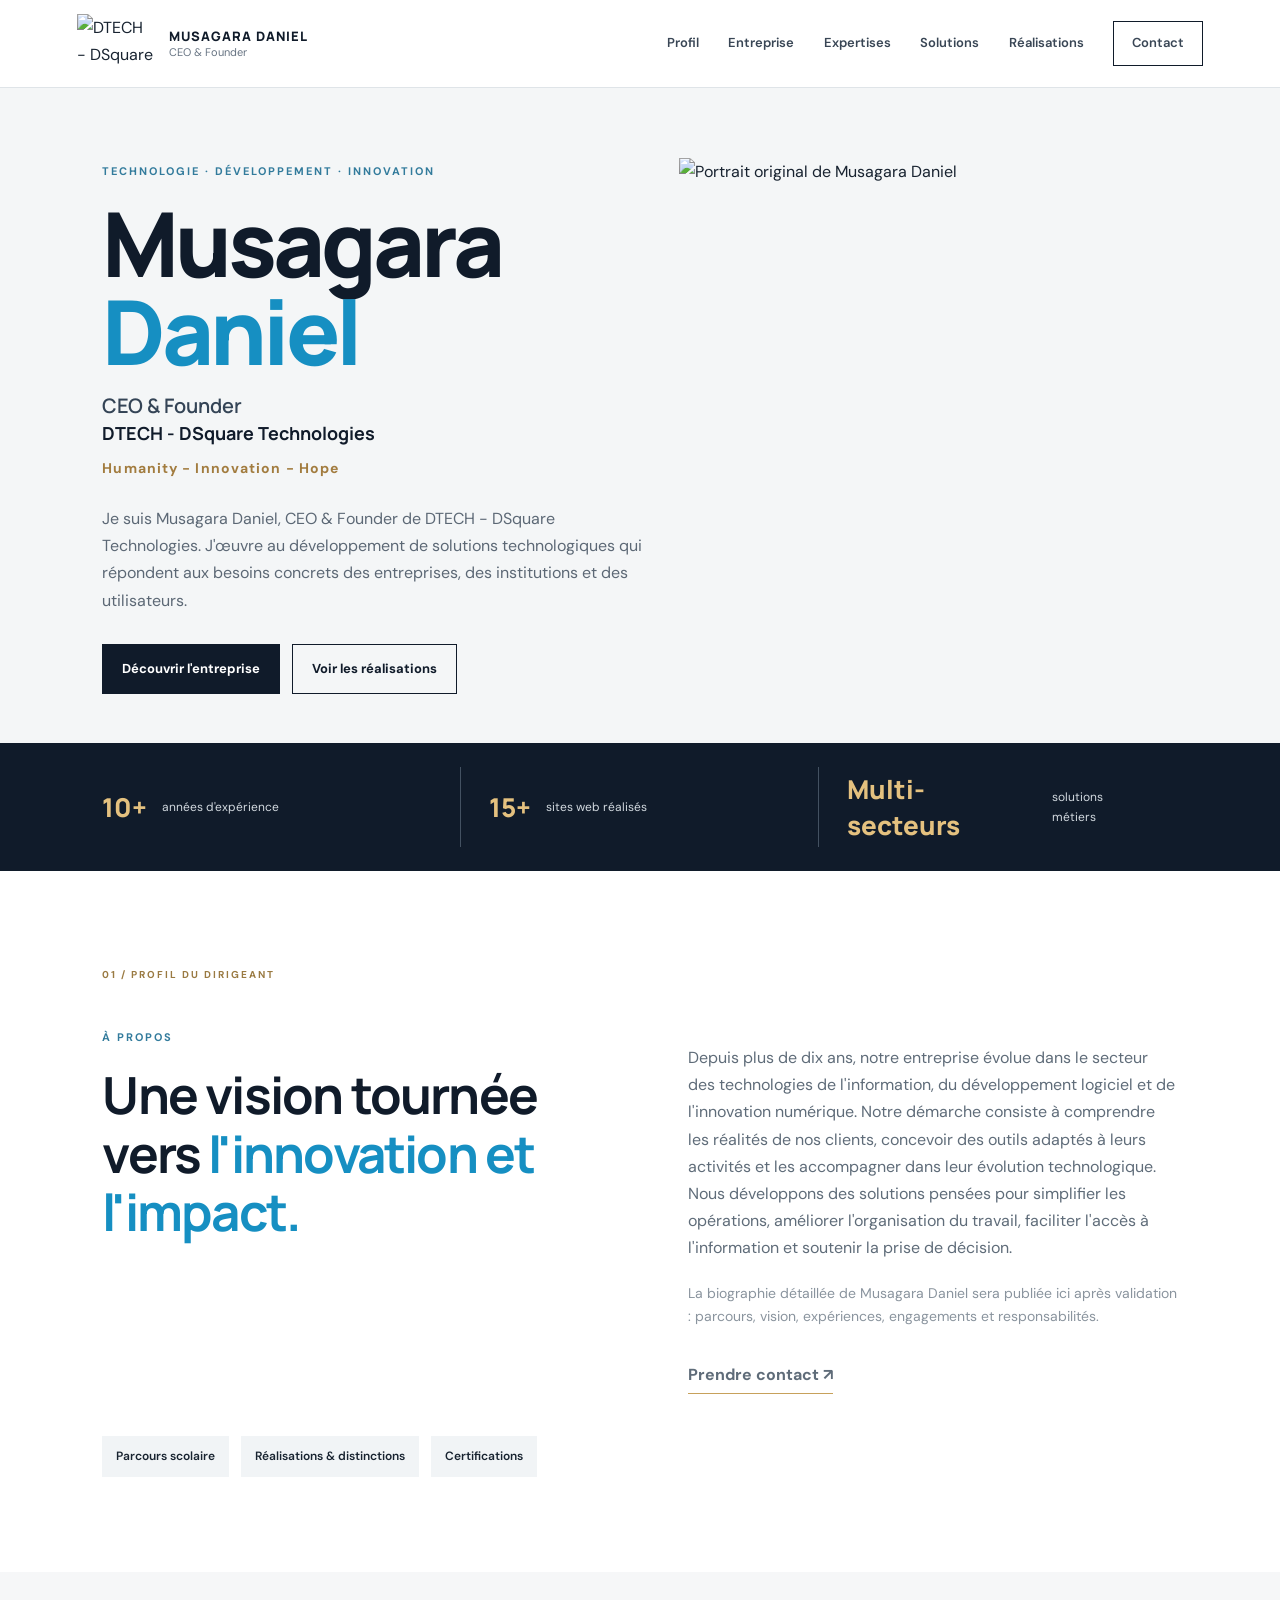
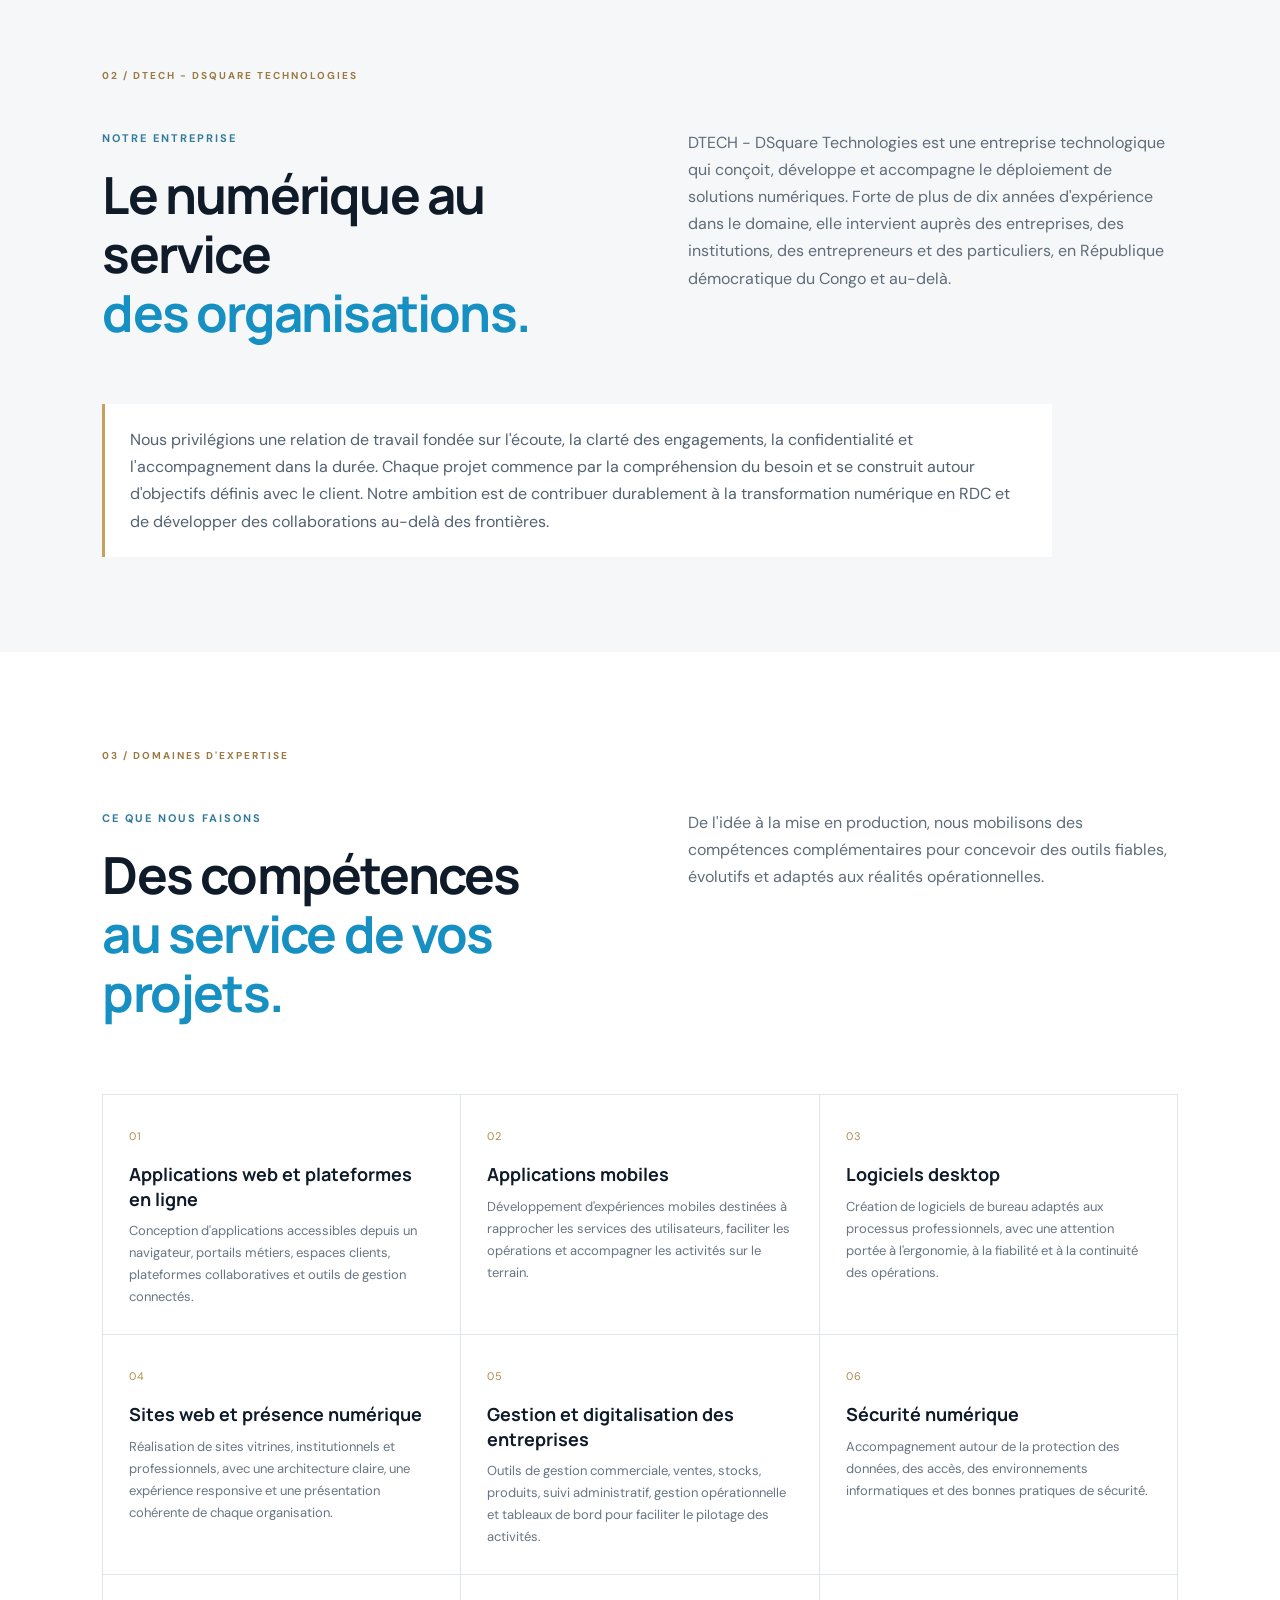
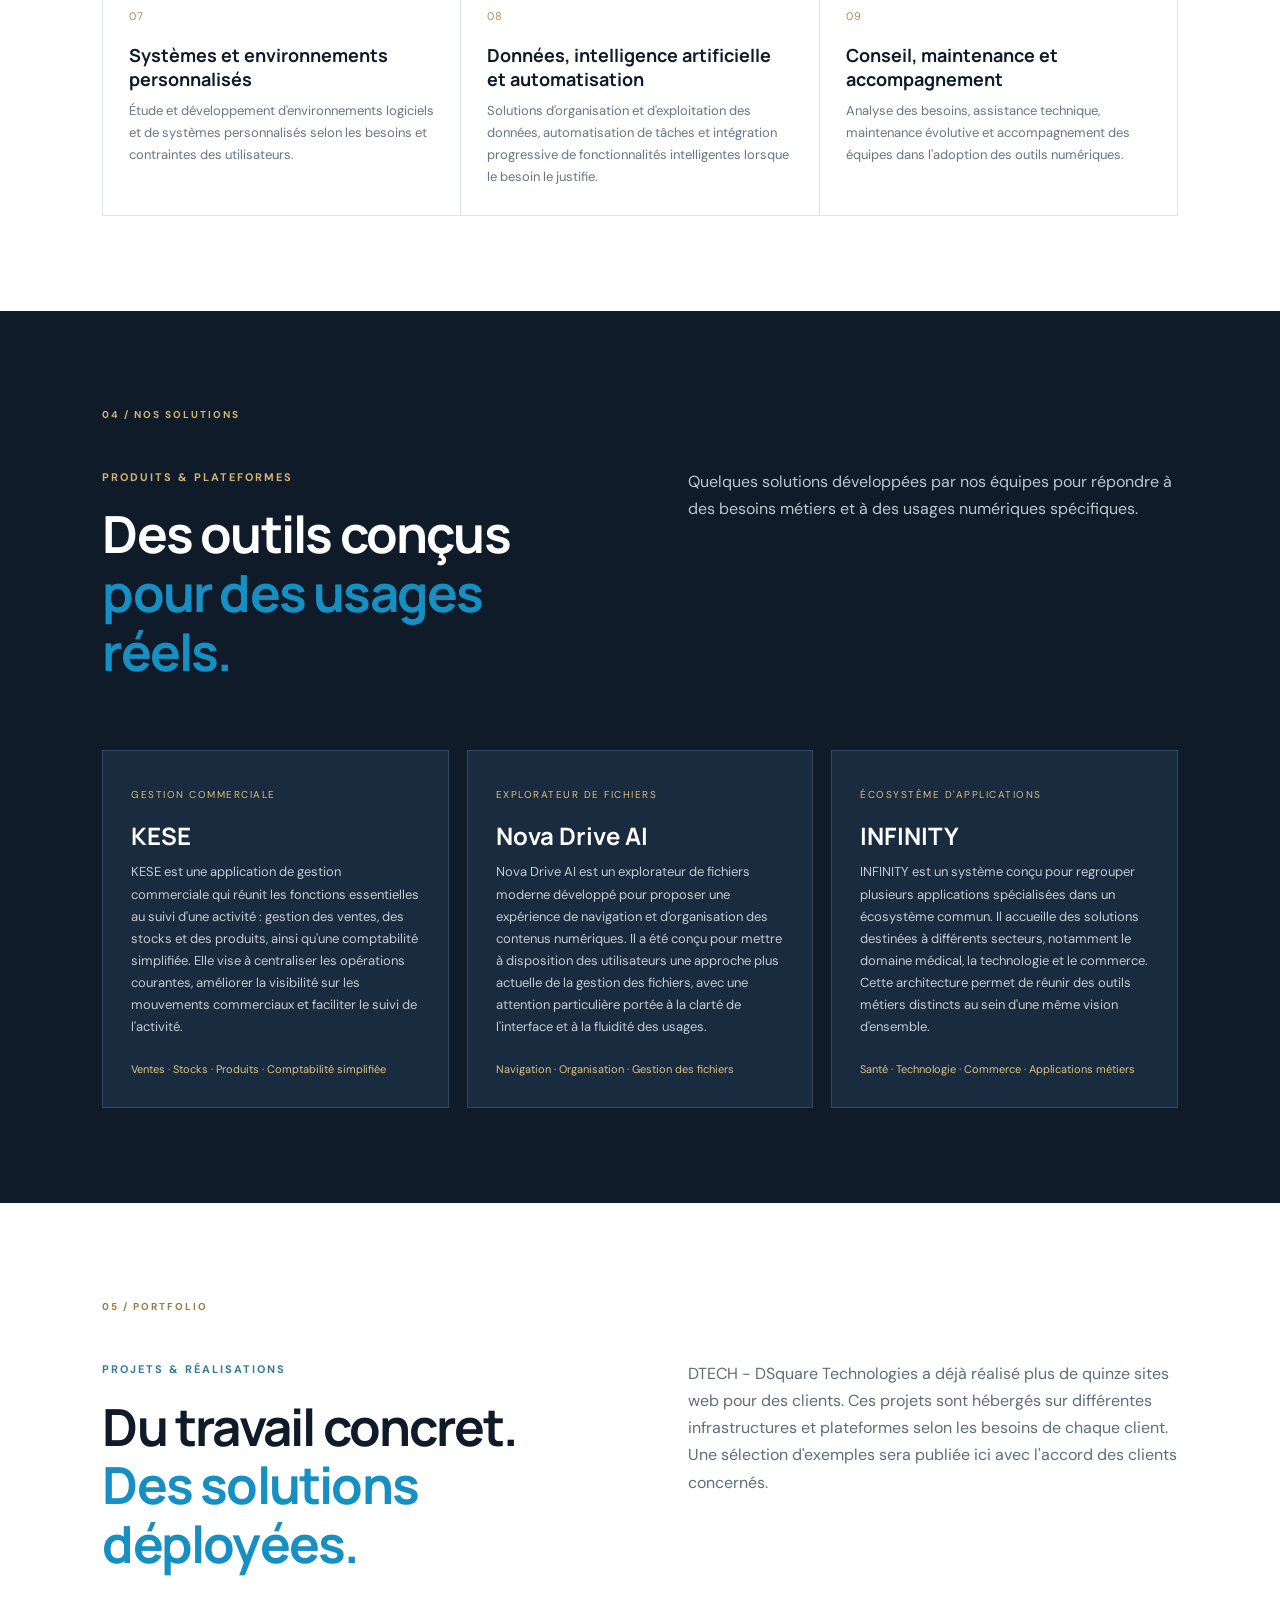
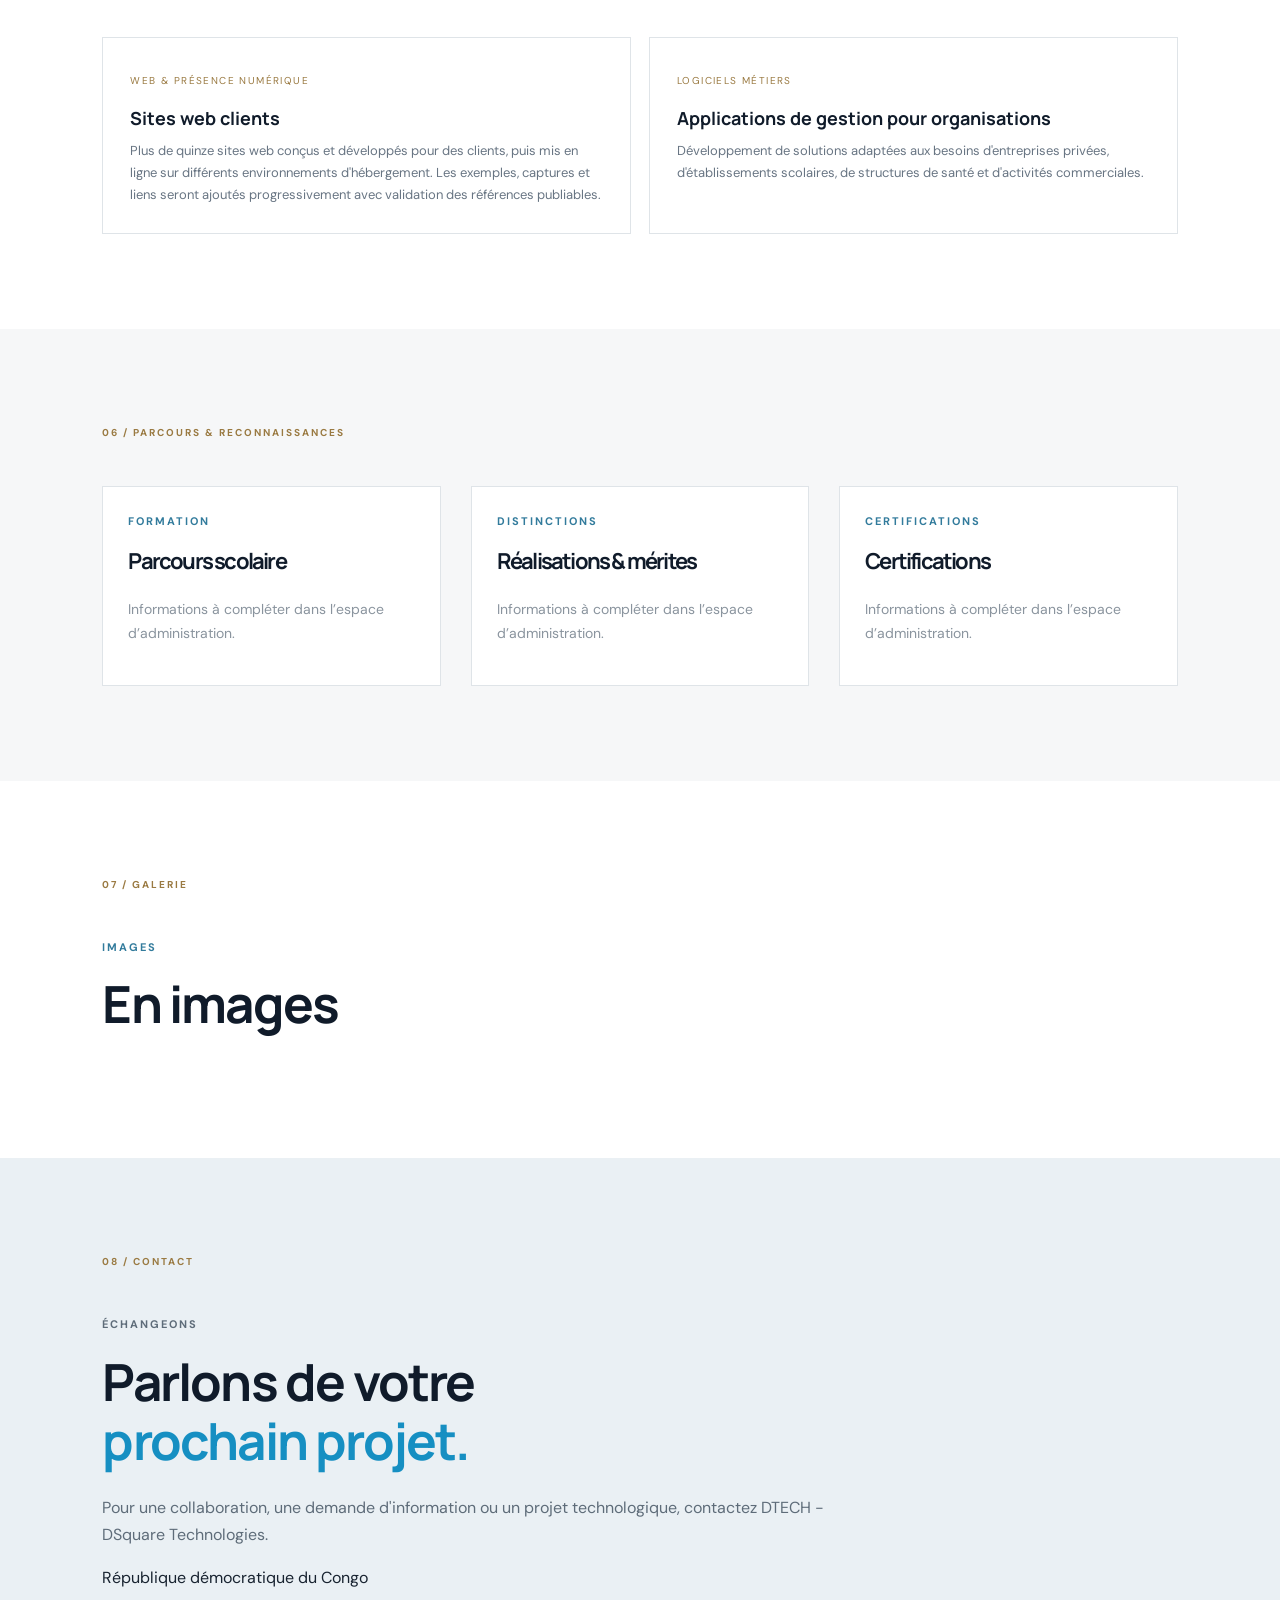
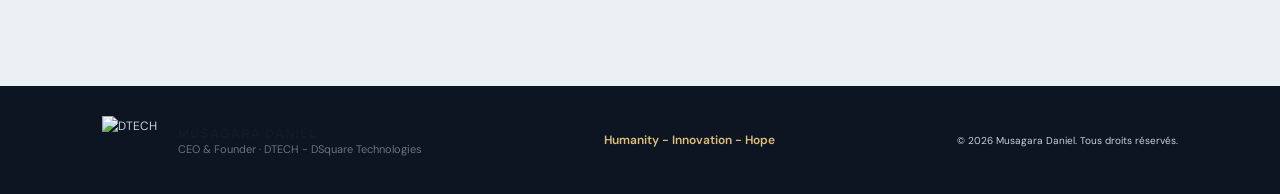
==== index.html @ e7cffb19 "Add files via upload" ====
<!doctype html><html lang="fr"><head><meta charset="utf-8"><meta name="viewport" content="width=device-width,initial-scale=1"><meta name="theme-color" content="#101b2a"><meta name="description" content="Musagara Daniel, CEO & Founder de DTECH - DSquare Technologies. Solutions numériques, logiciels et innovation."><title>Musagara Daniel | DTECH - DSquare Technologies</title><link rel="stylesheet" href="styles.css"></head><body>
<header class="header"><a class="brand" href="#home"><img src="assets/dtech-logo.png" alt="DTECH - DSquare Technologies"><span><b>MUSAGARA DANIEL</b><small>CEO &amp; Founder</small></span></a><button class="menu" aria-label="Ouvrir le menu">☰</button><nav id="nav"><a href="#about">Profil</a><a href="#company">Entreprise</a><a href="#expertise">Expertises</a><a href="#products">Solutions</a><a href="#projects">Réalisations</a><a href="#contact" class="nav-cta">Contact</a></nav></header>
<main><section class="hero" id="home"><div class="hero-copy"><p class="eyebrow">TECHNOLOGIE · DÉVELOPPEMENT · INNOVATION</p><h1>Musagara<br><em>Daniel</em></h1><p class="role">CEO &amp; Founder</p><p class="company-name">DTECH - DSquare Technologies</p><p class="tagline">Humanity - Innovation - Hope</p><p class="lead" id="heroIntro"></p><div class="actions"><a class="btn primary" href="#company">Découvrir l'entreprise</a><a class="btn secondary" href="#projects">Voir les réalisations</a></div></div><div class="portrait-wrap"><img src="assets/portrait-original.jpg" alt="Portrait original de Musagara Daniel" class="portrait"></div></section>
<section class="trustbar"><div><b>10+</b><span>années d'expérience</span></div><div><b>15+</b><span>sites web réalisés</span></div><div><b>Multi-secteurs</b><span>solutions métiers</span></div></section>
<section class="section profile" id="about"><div class="section-label">01 / PROFIL DU DIRIGEANT</div><div class="two-col"><div><p class="eyebrow">À PROPOS</p><h2>Une vision tournée vers <em>l'innovation et l'impact.</em></h2></div><div><p id="aboutText"></p><p class="muted" id="profileBio"></p><a class="inline-link" href="#contact">Prendre contact <span>↗</span></a></div></div><div class="profile-links"><a href="#education">Parcours scolaire</a><a href="#achievements">Réalisations & distinctions</a><a href="#certifications">Certifications</a></div></section>
<section class="section company" id="company"><div class="section-label">02 / DTECH - DSQUARE TECHNOLOGIES</div><div class="company-head"><div><p class="eyebrow">NOTRE ENTREPRISE</p><h2>Le numérique au service<br><em>des organisations.</em></h2></div><p id="companyIntro"></p></div><p class="company-promise" id="reliability"></p></section>
<section class="section expertise" id="expertise"><div class="section-label">03 / DOMAINES D'EXPERTISE</div><div class="section-title"><div><p class="eyebrow">CE QUE NOUS FAISONS</p><h2>Des compétences<br><em>au service de vos projets.</em></h2></div><p id="expertiseIntro"></p></div><div class="expertise-grid" id="expertiseGrid"></div></section>
<section class="section products" id="products"><div class="section-label">04 / NOS SOLUTIONS</div><div class="section-title"><div><p class="eyebrow">PRODUITS & PLATEFORMES</p><h2>Des outils conçus<br><em>pour des usages réels.</em></h2></div><p id="productsIntro"></p></div><div class="product-grid" id="productGrid"></div></section>
<section class="section projects" id="projects"><div class="section-label">05 / PORTFOLIO</div><div class="section-title"><div><p class="eyebrow">PROJETS & RÉALISATIONS</p><h2>Du travail concret.<br><em>Des solutions déployées.</em></h2></div><p id="portfolioIntro"></p></div><div class="project-grid" id="projectGrid"></div></section>
<section class="section credentials"><div class="section-label">06 / PARCOURS & RECONNAISSANCES</div><div class="credential-grid"><div id="education"><p class="eyebrow">FORMATION</p><h2>Parcours scolaire</h2><div class="entries"></div></div><div id="achievements"><p class="eyebrow">DISTINCTIONS</p><h2>Réalisations & mérites</h2><div class="entries"></div></div><div id="certifications"><p class="eyebrow">CERTIFICATIONS</p><h2>Certifications</h2><div class="entries"></div></div></div></section>
<section class="section gallery" id="gallery"><div class="section-label">07 / GALERIE</div><p class="eyebrow">IMAGES</p><h2>En images</h2><div id="galleryGrid" class="gallery-grid"></div></section>
<section class="section contact" id="contact"><div class="section-label">08 / CONTACT</div><div><p class="eyebrow">ÉCHANGEONS</p><h2>Parlons de votre<br><em>prochain projet.</em></h2><p>Pour une collaboration, une demande d'information ou un projet technologique, contactez DTECH - DSquare Technologies.</p><div id="contactDetails"></div></div></section></main>
<footer><div class="footer-brand"><img src="assets/dtech-logo.png" alt="DTECH"><span><b>MUSAGARA DANIEL</b><small>CEO &amp; Founder · DTECH - DSquare Technologies</small></span></div><p>Humanity - Innovation - Hope</p><small>© <span id="year"></span> Musagara Daniel. Tous droits réservés.</small></footer><script src="site.js"></script></body></html>
---- styles.css ----
@import url('https://fonts.googleapis.com/css2?family=DM+Sans:wght@400;500;600;700&family=Manrope:wght@400;500;600;700;800&display=swap');:root{--ink:#101b2a;--navy:#17283b;--blue:#168fc2;--gold:#c7a15b;--paper:#f6f7f8;--muted:#667382;--line:#dfe4e8}*{box-sizing:border-box}html{scroll-behavior:smooth}body{margin:0;color:#182330;background:#fff;font:16px/1.7 'DM Sans',sans-serif}a{color:inherit;text-decoration:none}.header{height:88px;padding:0 clamp(20px,6vw,92px);display:flex;align-items:center;justify-content:space-between;background:#fff;border-bottom:1px solid var(--line);position:sticky;top:0;z-index:20}.brand,.footer-brand{display:flex;align-items:center;gap:14px}.brand img{width:78px;height:60px;object-fit:contain}.brand span,.footer-brand span{display:grid;line-height:1.35}.brand b,.footer-brand b{font:800 13px Manrope;letter-spacing:1px;color:var(--ink)}.brand small,.footer-brand small{font-size:11px;color:var(--muted)}nav{display:flex;align-items:center;gap:clamp(14px,2.3vw,34px);font-size:13px;font-weight:600;color:#394655}nav a:hover{color:var(--blue)}.nav-cta{padding:10px 18px;border:1px solid var(--ink)}.menu{display:none;border:0;background:none;font-size:26px}.hero{min-height:630px;padding:70px clamp(24px,8vw,125px) 45px;background:#f4f6f7;display:grid;grid-template-columns:1.05fr .95fr;align-items:center;gap:25px;overflow:hidden}.hero-copy{max-width:650px}.eyebrow{font-size:11px;letter-spacing:2px;font-weight:700;color:#327b9c;margin:0 0 18px}.hero h1{font:800 clamp(54px,7vw,92px)/.98 Manrope;letter-spacing:-4px;color:var(--ink);margin:0 0 18px}.hero h1 em{font-style:normal;color:var(--blue)}.role{font:600 20px Manrope;margin:0;color:#344456}.company-name{font:700 18px Manrope;color:var(--ink);margin:2px 0}.tagline{font-size:14px;letter-spacing:1.1px;color:#a27c3f;font-weight:700;margin:12px 0 24px}.lead{max-width:570px;color:#5c6875;font-size:16px}.actions{display:flex;gap:12px;flex-wrap:wrap;margin-top:30px}.btn{display:inline-flex;padding:13px 19px;font-size:13px;font-weight:700;border:1px solid var(--ink)}.primary{background:var(--ink);color:white}.secondary{background:transparent;color:var(--ink)}.portrait-wrap{height:540px;display:flex;align-items:end;justify-content:center;overflow:hidden}.portrait{width:100%;height:100%;object-fit:contain;object-position:center bottom}.trustbar{display:grid;grid-template-columns:repeat(3,1fr);padding:24px clamp(24px,8vw,125px);background:var(--ink);color:#fff}.trustbar div{display:flex;align-items:center;gap:15px;padding:4px 28px;border-right:1px solid #435161}.trustbar div:first-child{padding-left:0}.trustbar div:last-child{border:0}.trustbar b{font:800 26px Manrope;color:#e4c17f}.trustbar span{font-size:12px;color:#d2d9df}.section{padding:95px clamp(24px,8vw,125px)}.section-label{font-size:10px;letter-spacing:2px;font-weight:700;color:#9a7a42;margin-bottom:45px}.two-col,.company-head,.section-title{display:grid;grid-template-columns:1fr 1fr;gap:9%;align-items:start}.section h2{font:700 clamp(34px,4vw,52px)/1.15 Manrope;letter-spacing:-1.8px;color:var(--ink);margin:0 0 24px}.section h2 em{font-style:normal;color:var(--blue)}.two-col>div:nth-child(2),.company-head>p,.section-title>p{color:#5f6c79;margin:0}.muted{color:#8a949e;font-size:14px;margin-top:20px}.inline-link{display:inline-block;margin-top:18px;font-weight:700;border-bottom:1px solid var(--gold);padding-bottom:5px}.profile-links{display:flex;gap:12px;flex-wrap:wrap;margin-top:42px}.profile-links a{padding:10px 14px;background:#f1f4f6;font-size:12px;font-weight:600}.company{background:#f6f7f8}.company-promise{margin:38px 0 0;padding:22px 25px;border-left:3px solid var(--gold);background:#fff;color:#536170;max-width:950px}.expertise-grid{display:grid;grid-template-columns:repeat(3,1fr);gap:1px;background:var(--line);border:1px solid var(--line);margin-top:48px}.expertise-card{background:#fff;padding:26px;min-height:190px}.expertise-card .num{font-size:11px;color:#b18b4d;letter-spacing:1px}.expertise-card h3,.product-card h3,.project-card h3{font:700 18px Manrope;color:var(--ink);line-height:1.35;margin:14px 0 9px}.expertise-card p,.product-card p,.project-card p{font-size:13px;color:#687583;margin:0}.products{background:#101b2a;color:white}.products .section-label,.products .eyebrow{color:#d2b474}.products h2{color:white}.products .section-title>p{color:#bdc7d0}.product-grid{display:grid;grid-template-columns:repeat(3,1fr);gap:18px;margin-top:45px}.product-card{padding:28px;background:#192b3e;border:1px solid #34485c;min-height:285px}.product-card .category{font-size:10px;letter-spacing:1.5px;color:#e0bd79;text-transform:uppercase}.product-card h3{color:#fff;font-size:24px}.product-card p{color:#c2ccd5}.features{font-size:11px;color:#e2c17e;margin-top:22px}.project-grid{display:grid;grid-template-columns:repeat(2,1fr);gap:18px;margin-top:40px}.project-card{border:1px solid var(--line);padding:27px;background:#fff}.project-card .category{font-size:10px;letter-spacing:1.4px;color:#9a7a42;text-transform:uppercase}.credentials{background:#f6f7f8}.credential-grid{display:grid;grid-template-columns:repeat(3,1fr);gap:30px}.credential-grid>div{padding:25px;background:#fff;border:1px solid var(--line)}.credential-grid h2{font-size:22px}.entry{border-top:1px solid var(--line);padding:13px 0;font-size:13px;color:#5c6875}.entry b{display:block;color:var(--ink)}.gallery-grid{display:grid;grid-template-columns:repeat(4,1fr);gap:12px;margin-top:30px}.gallery-grid img{width:100%;aspect-ratio:4/3;object-fit:cover;background:#edf0f2}.contact{background:#eaf0f4}.contact>div:last-child{max-width:760px}.contact p{color:#5e6c79}.contact-details{display:flex;gap:22px;flex-wrap:wrap;margin-top:25px;font-weight:600}.contact-details a{color:#236f92}footer{padding:30px clamp(24px,8vw,125px);display:flex;align-items:center;justify-content:space-between;gap:20px;background:#0c1521;color:#c8d0d8;font-size:12px}footer img{width:62px;height:48px;object-fit:contain}footer p{color:#dfbd7a;font-weight:600}footer small{font-size:10px}@media(max-width:900px){.header{height:76px}.menu{display:block}nav{display:none;position:absolute;top:76px;left:0;right:0;padding:20px 24px;background:white;border-bottom:1px solid var(--line);flex-direction:column;align-items:flex-start}nav.open{display:flex}.hero{grid-template-columns:1fr .8fr;padding-top:50px;min-height:540px}.portrait-wrap{height:430px}.expertise-grid{grid-template-columns:repeat(2,1fr)}.product-grid{grid-template-columns:1fr 1fr}.credential-grid{grid-template-columns:1fr 1fr}}@media(max-width:620px){.brand img{width:57px;height:48px}.brand b{font-size:11px}.brand small{font-size:10px}.hero{display:flex;flex-direction:column;align-items:stretch;padding:55px 22px 0;gap:0}.hero h1{font-size:60px;letter-spacing:-2px}.hero-copy{position:relative;z-index:1}.lead{font-size:14px}.portrait-wrap{height:360px;margin-top:10px}.portrait{object-position:center bottom}.trustbar{grid-template-columns:1fr;padding:12px 24px}.trustbar div,.trustbar div:first-child{border-right:0;border-bottom:1px solid #435161;padding:12px 0}.trustbar div:last-child{border:0}.section{padding:65px 23px}.section-label{margin-bottom:30px}.two-col,.company-head,.section-title{grid-template-columns:1fr;gap:20px}.section h2{font-size:36px}.expertise-grid,.product-grid,.project-grid,.credential-grid{grid-template-columns:1fr}.expertise-card{min-height:auto}.gallery-grid{grid-template-columns:repeat(2,1fr)}footer{flex-direction:column;align-items:flex-start}footer p{margin:0}}
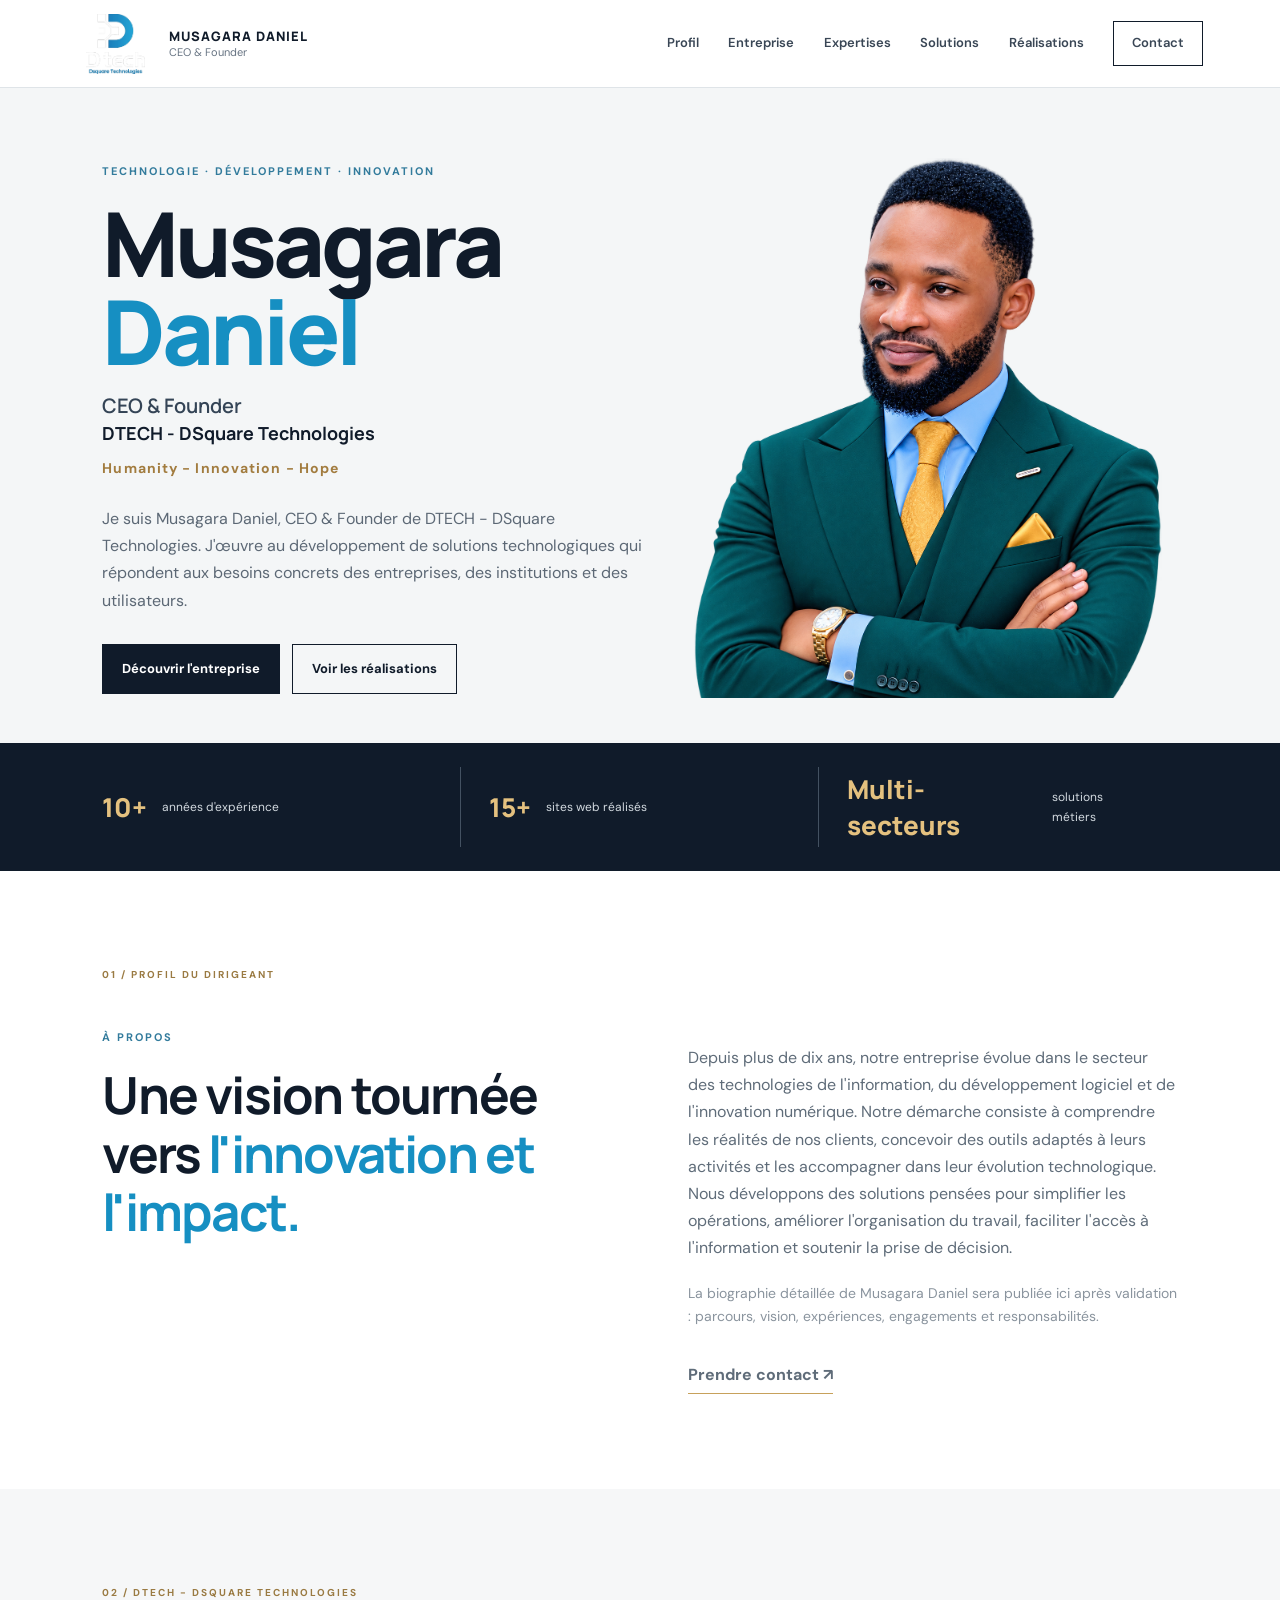
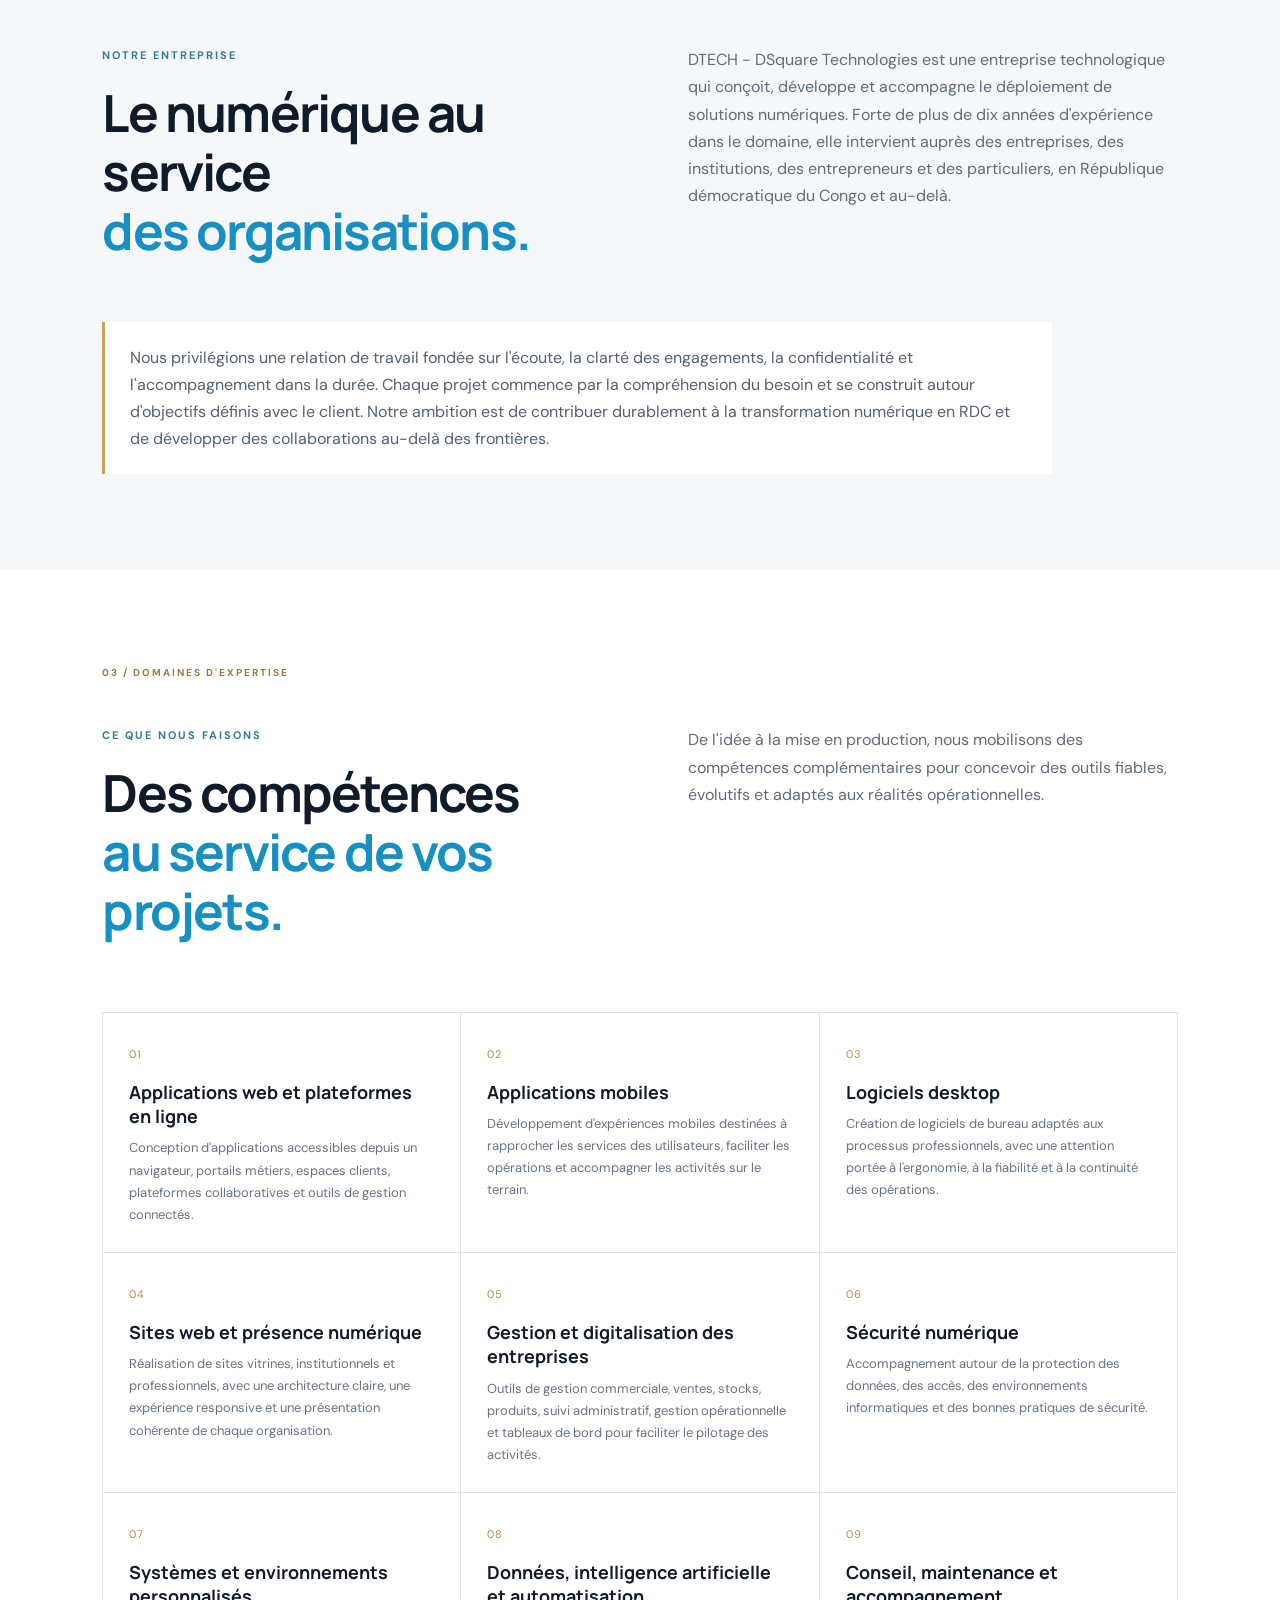
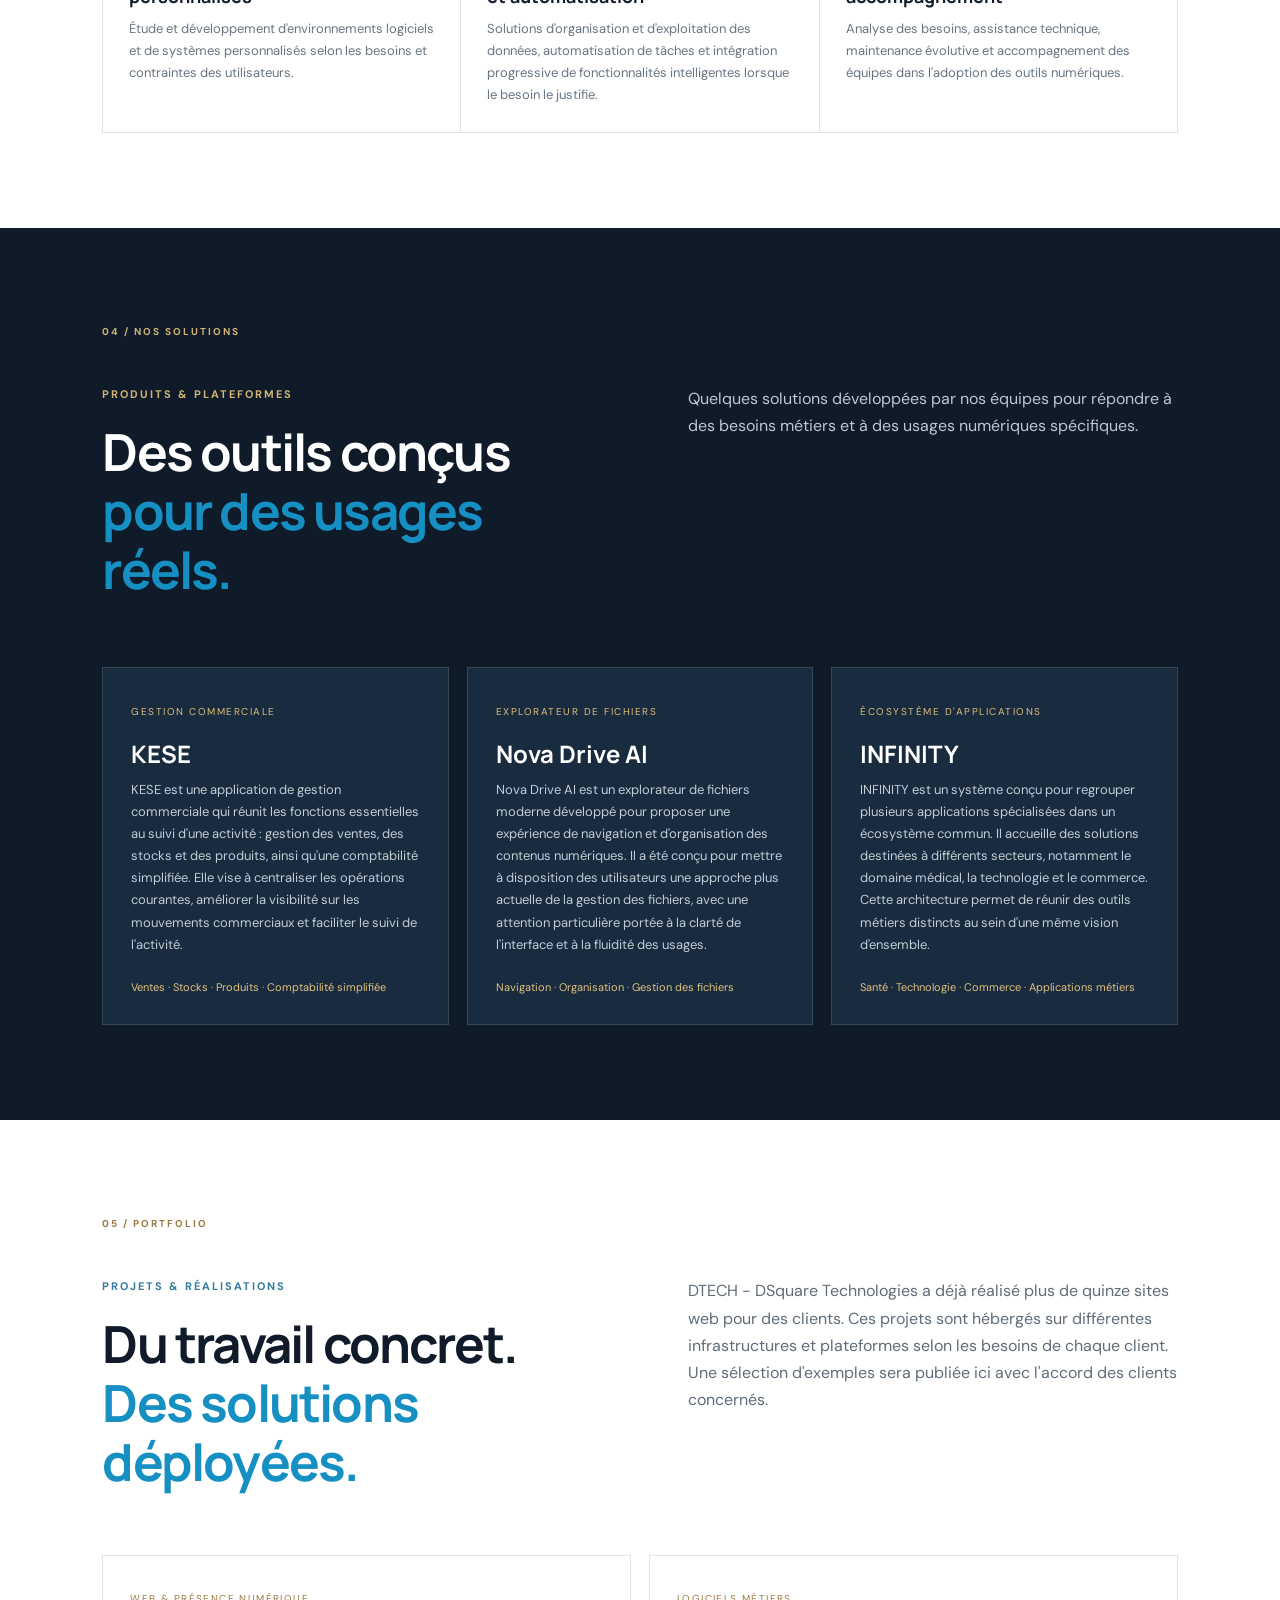
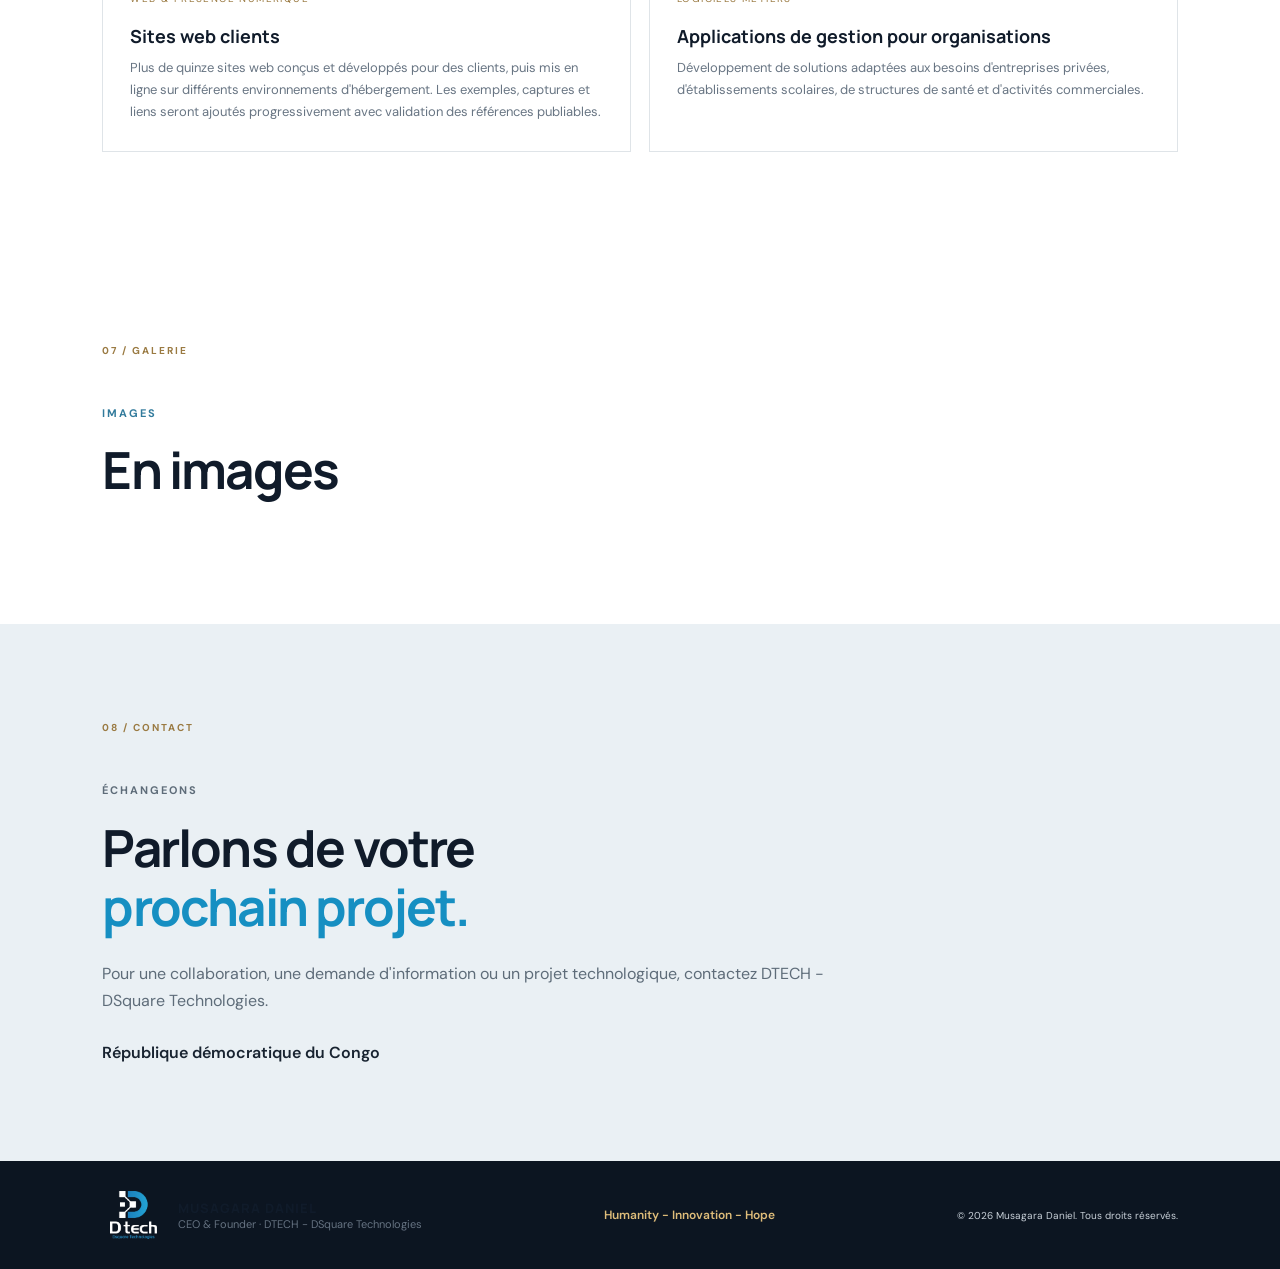
==== commit 83ec299c: "Add files via upload" ====
--- a/index.html
+++ b/index.html
@@ -2,12 +2,12 @@
 <header class="header"><a class="brand" href="#home"><img src="assets/dtech-logo.png" alt="DTECH - DSquare Technologies"><span><b>MUSAGARA DANIEL</b><small>CEO &amp; Founder</small></span></a><button class="menu" aria-label="Ouvrir le menu">☰</button><nav id="nav"><a href="#about">Profil</a><a href="#company">Entreprise</a><a href="#expertise">Expertises</a><a href="#products">Solutions</a><a href="#projects">Réalisations</a><a href="#contact" class="nav-cta">Contact</a></nav></header>
 <main><section class="hero" id="home"><div class="hero-copy"><p class="eyebrow">TECHNOLOGIE · DÉVELOPPEMENT · INNOVATION</p><h1>Musagara<br><em>Daniel</em></h1><p class="role">CEO &amp; Founder</p><p class="company-name">DTECH - DSquare Technologies</p><p class="tagline">Humanity - Innovation - Hope</p><p class="lead" id="heroIntro"></p><div class="actions"><a class="btn primary" href="#company">Découvrir l'entreprise</a><a class="btn secondary" href="#projects">Voir les réalisations</a></div></div><div class="portrait-wrap"><img src="assets/portrait-original.jpg" alt="Portrait original de Musagara Daniel" class="portrait"></div></section>
 <section class="trustbar"><div><b>10+</b><span>années d'expérience</span></div><div><b>15+</b><span>sites web réalisés</span></div><div><b>Multi-secteurs</b><span>solutions métiers</span></div></section>
-<section class="section profile" id="about"><div class="section-label">01 / PROFIL DU DIRIGEANT</div><div class="two-col"><div><p class="eyebrow">À PROPOS</p><h2>Une vision tournée vers <em>l'innovation et l'impact.</em></h2></div><div><p id="aboutText"></p><p class="muted" id="profileBio"></p><a class="inline-link" href="#contact">Prendre contact <span>↗</span></a></div></div><div class="profile-links"><a href="#education">Parcours scolaire</a><a href="#achievements">Réalisations & distinctions</a><a href="#certifications">Certifications</a></div></section>
+<section class="section profile" id="about"><div class="section-label">01 / PROFIL DU DIRIGEANT</div><div class="two-col"><div><p class="eyebrow">À PROPOS</p><h2>Une vision tournée vers <em>l'innovation et l'impact.</em></h2></div><div><p id="aboutText"></p><p class="muted" id="profileBio"></p><a class="inline-link" href="#contact">Prendre contact <span>↗</span></a></div></div></section>
 <section class="section company" id="company"><div class="section-label">02 / DTECH - DSQUARE TECHNOLOGIES</div><div class="company-head"><div><p class="eyebrow">NOTRE ENTREPRISE</p><h2>Le numérique au service<br><em>des organisations.</em></h2></div><p id="companyIntro"></p></div><p class="company-promise" id="reliability"></p></section>
 <section class="section expertise" id="expertise"><div class="section-label">03 / DOMAINES D'EXPERTISE</div><div class="section-title"><div><p class="eyebrow">CE QUE NOUS FAISONS</p><h2>Des compétences<br><em>au service de vos projets.</em></h2></div><p id="expertiseIntro"></p></div><div class="expertise-grid" id="expertiseGrid"></div></section>
 <section class="section products" id="products"><div class="section-label">04 / NOS SOLUTIONS</div><div class="section-title"><div><p class="eyebrow">PRODUITS & PLATEFORMES</p><h2>Des outils conçus<br><em>pour des usages réels.</em></h2></div><p id="productsIntro"></p></div><div class="product-grid" id="productGrid"></div></section>
 <section class="section projects" id="projects"><div class="section-label">05 / PORTFOLIO</div><div class="section-title"><div><p class="eyebrow">PROJETS & RÉALISATIONS</p><h2>Du travail concret.<br><em>Des solutions déployées.</em></h2></div><p id="portfolioIntro"></p></div><div class="project-grid" id="projectGrid"></div></section>
-<section class="section credentials"><div class="section-label">06 / PARCOURS & RECONNAISSANCES</div><div class="credential-grid"><div id="education"><p class="eyebrow">FORMATION</p><h2>Parcours scolaire</h2><div class="entries"></div></div><div id="achievements"><p class="eyebrow">DISTINCTIONS</p><h2>Réalisations & mérites</h2><div class="entries"></div></div><div id="certifications"><p class="eyebrow">CERTIFICATIONS</p><h2>Certifications</h2><div class="entries"></div></div></div></section>
+
 <section class="section gallery" id="gallery"><div class="section-label">07 / GALERIE</div><p class="eyebrow">IMAGES</p><h2>En images</h2><div id="galleryGrid" class="gallery-grid"></div></section>
 <section class="section contact" id="contact"><div class="section-label">08 / CONTACT</div><div><p class="eyebrow">ÉCHANGEONS</p><h2>Parlons de votre<br><em>prochain projet.</em></h2><p>Pour une collaboration, une demande d'information ou un projet technologique, contactez DTECH - DSquare Technologies.</p><div id="contactDetails"></div></div></section></main>
 <footer><div class="footer-brand"><img src="assets/dtech-logo.png" alt="DTECH"><span><b>MUSAGARA DANIEL</b><small>CEO &amp; Founder · DTECH - DSquare Technologies</small></span></div><p>Humanity - Innovation - Hope</p><small>© <span id="year"></span> Musagara Daniel. Tous droits réservés.</small></footer><script src="site.js"></script></body></html>
